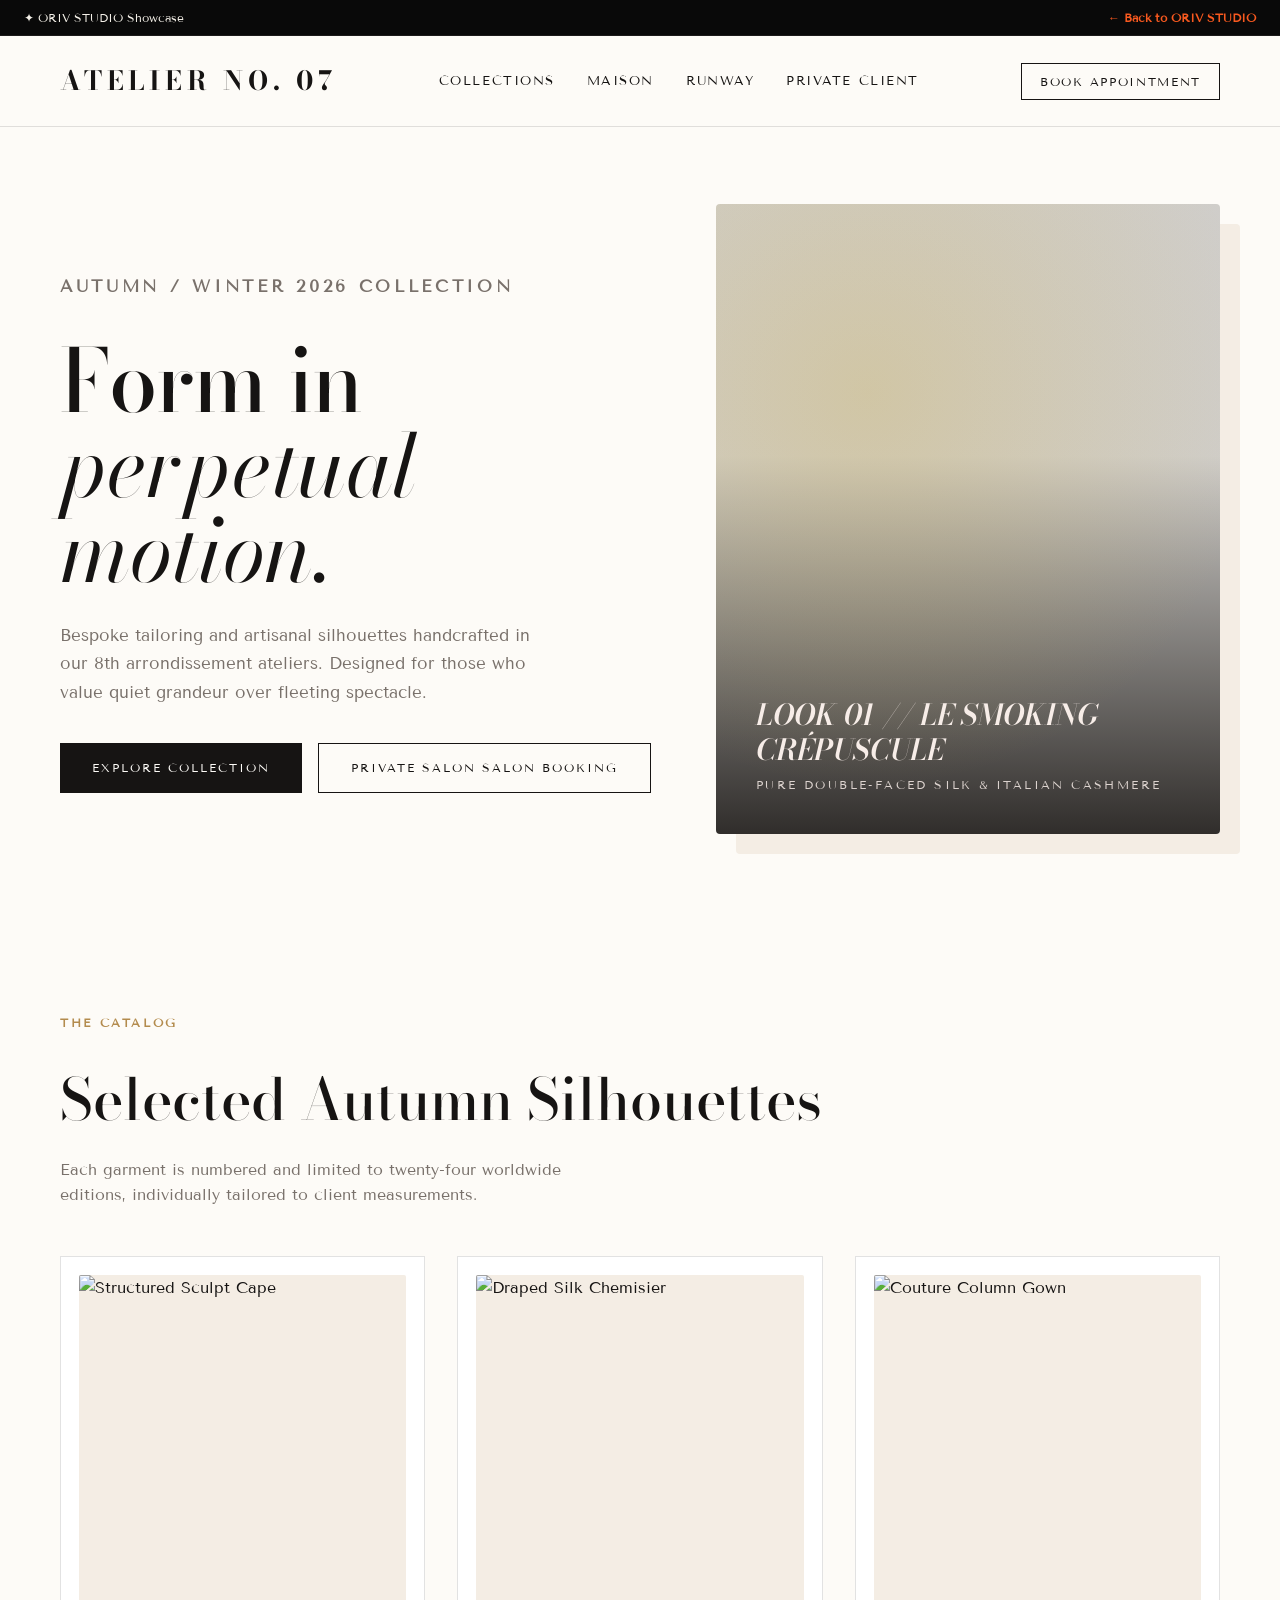
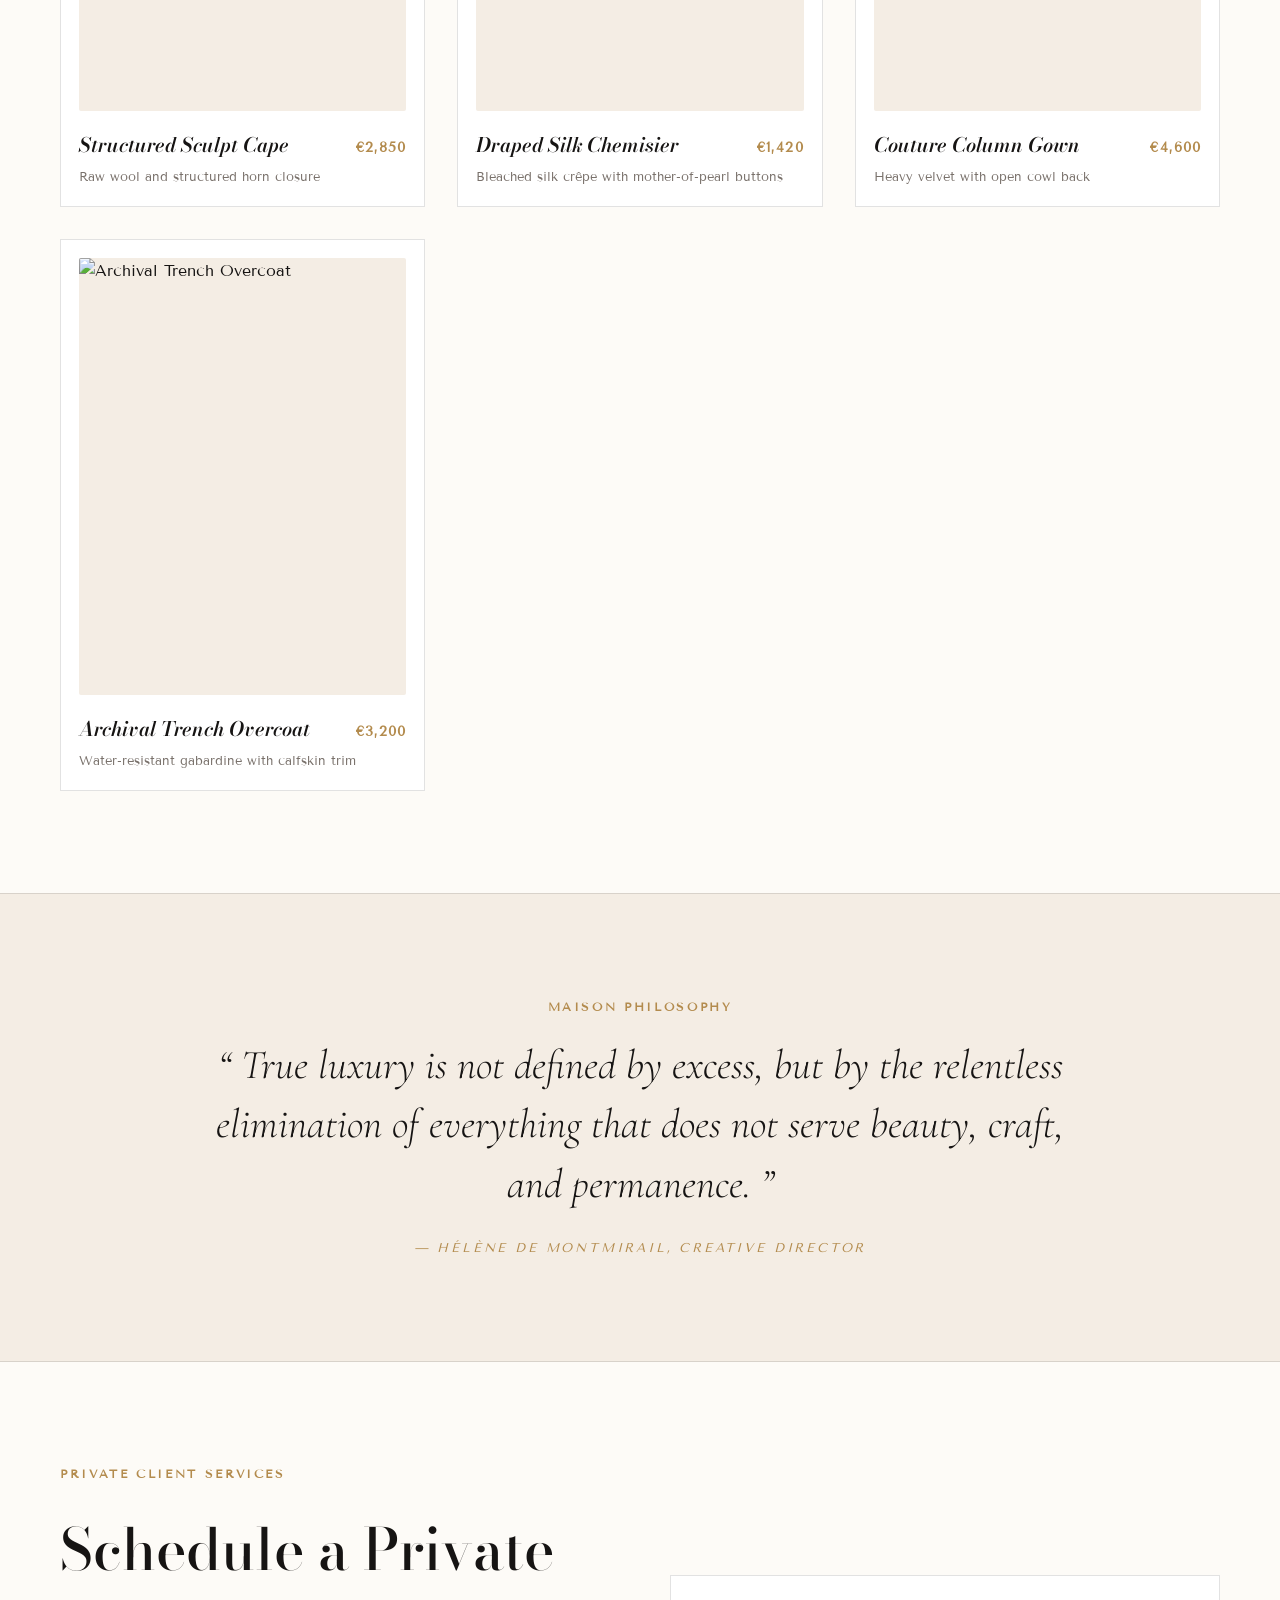
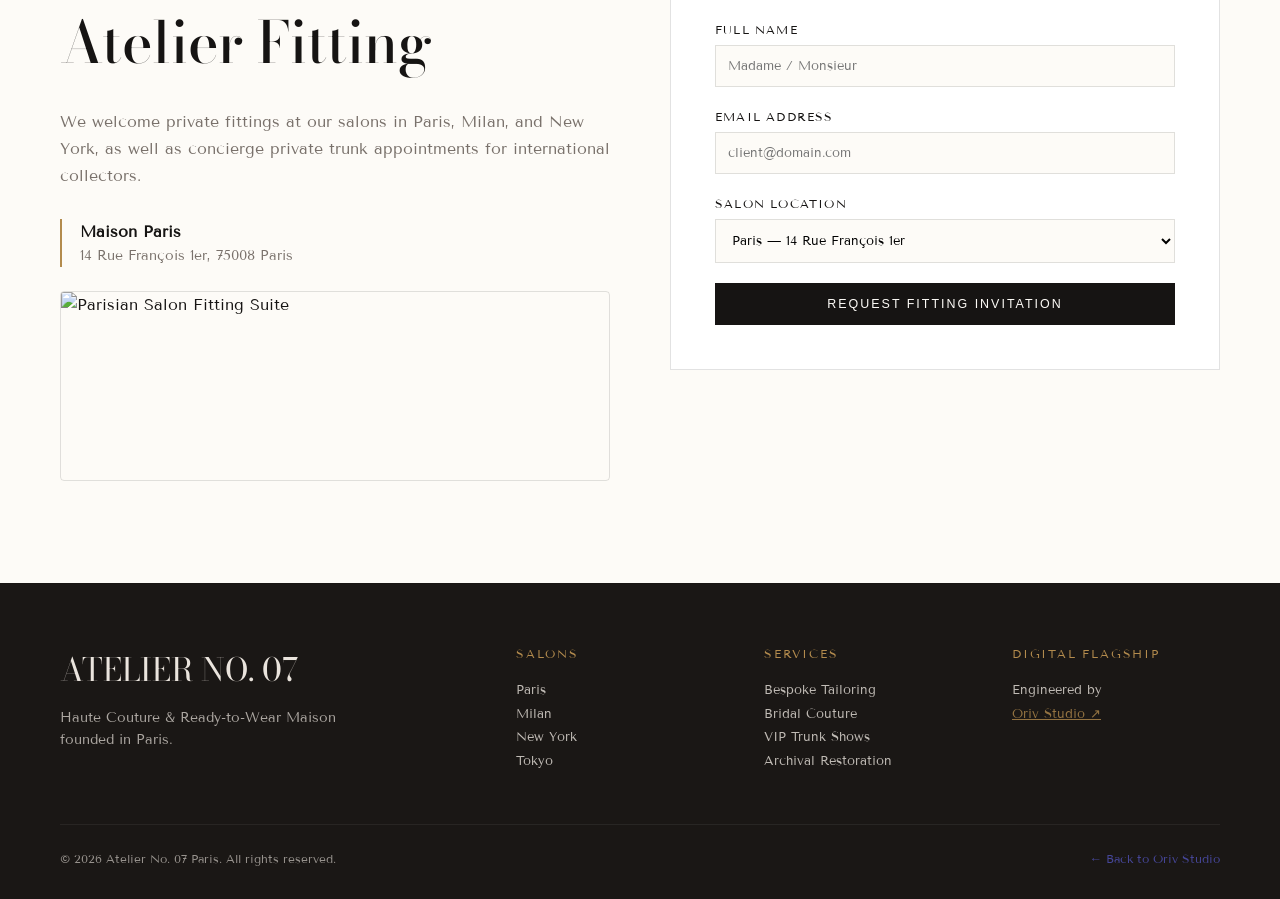
==== atelier.html @ 378b4818 "Finalize ORIV STUDIO website: dark luxury branding, scroll animations, dual USD/INR estimator, respo" ====
<!DOCTYPE html>
<html lang="en">
<head>
  <meta charset="UTF-8">
  <meta name="viewport" content="width=device-width, initial-scale=1.0">
  <title>Atelier No. 07 — Haute Couture &amp; Ready-to-Wear Paris</title>
  <link rel="preconnect" href="https://fonts.googleapis.com">
  <link rel="preconnect" href="https://fonts.gstatic.com" crossorigin>
  <link href="https://fonts.googleapis.com/css2?family=Bodoni+Moda:ital,opsz,wght@0,6..96,400..900;1,6..96,400..900&family=Cormorant+Garamond:ital,wght@0,300;0,400;0,600;1,300;1,400;1,600&family=Tenor+Sans&display=swap" rel="stylesheet">
  <style>
    :root {
      --bg: #fdfbf7;
      --surface: #f4ede4;
      --text: #161413;
      --muted: #79716b;
      --gold: #b38b4d;
      --line: rgba(22, 20, 19, 0.12);
      --font-display: 'Bodoni Moda', 'Didot', 'Bodoni MT', Georgia, serif;
      --font-serif: 'Cormorant Garamond', Georgia, serif;
      --font-sans: 'Tenor Sans', -apple-system, sans-serif;
    }
    * { box-sizing: border-box; margin: 0; padding: 0; }
    html { scroll-behavior: smooth; }
    body { background: var(--bg); color: var(--text); font-family: var(--font-sans); line-height: 1.6; overflow-x: hidden; }
    a { color: inherit; text-decoration: none; }

    /* Studio Back Bar */
    .studio-badge {
      background: #090909;
      color: #F4F0E8;
      font-size: 0.75rem;
      padding: 8px 24px;
      display: flex;
      justify-content: space-between;
      align-items: center;
      position: sticky;
      top: 0;
      z-index: 10000;
      border-bottom: 1px solid rgba(244, 240, 232, 0.08);
    }
    .studio-badge a {
      color: #F8591F;
      font-weight: 600;
      display: inline-flex;
      align-items: center;
      gap: 6px;
    }
    .studio-badge a:hover { text-decoration: underline; }

    /* Header */
    header {
      padding: 24px clamp(20px, 5vw, 60px);
      display: flex;
      justify-content: space-between;
      align-items: center;
      border-bottom: 1px solid var(--line);
      background: rgba(253, 251, 247, 0.95);
      backdrop-filter: blur(12px);
      position: sticky;
      top: 36px;
      z-index: 1000;
    }
    .brand { font-family: var(--font-display); font-size: 1.65rem; font-weight: 700; letter-spacing: 0.18em; text-transform: uppercase; }
    nav { display: flex; gap: 32px; font-size: 0.8rem; letter-spacing: 0.12em; text-transform: uppercase; }
    nav a:hover { color: var(--gold); }
    .header-cta { border: 1px solid var(--text); padding: 8px 18px; font-size: 0.75rem; text-transform: uppercase; letter-spacing: 0.14em; transition: 0.3s; }
    .header-cta:hover { background: var(--text); color: var(--bg); }

    /* Hero */
    .hero {
      min-height: 85vh;
      display: grid;
      grid-template-columns: 1.1fr 0.9fr;
      align-items: center;
      padding: clamp(40px, 6vw, 90px) clamp(20px, 5vw, 60px);
      gap: 40px;
    }
    .eyebrow { font-size: 0.75rem; letter-spacing: 0.22em; text-transform: uppercase; color: var(--gold); margin-bottom: 20px; font-weight: 600; }
    .hero h1 { font-family: var(--font-display); font-size: clamp(3rem, 6.8vw, 5.8rem); line-height: 0.98; letter-spacing: -0.01em; font-weight: 500; }
    .hero h1 em { font-family: var(--font-display); font-style: italic; font-weight: 400; }
    .hero p { color: var(--muted); font-size: 1.05rem; max-width: 480px; margin: 28px 0 36px; line-height: 1.7; }
    .btn-wrap { display: flex; gap: 16px; flex-wrap: wrap; }
    .btn-luxury { display: inline-flex; align-items: center; justify-content: center; padding: 14px 32px; background: var(--text); color: var(--bg); font-size: 0.78rem; text-transform: uppercase; letter-spacing: 0.16em; transition: 0.3s; }
    .btn-luxury:hover { background: var(--gold); color: #fff; }
    .btn-outline { border: 1px solid var(--text); padding: 14px 32px; font-size: 0.78rem; text-transform: uppercase; letter-spacing: 0.16em; transition: 0.3s; }
    .btn-outline:hover { background: var(--text); color: var(--bg); }

    .hero-visual {
      background: linear-gradient(to top, rgba(26,23,21,0.9) 0%, rgba(26,23,21,0.2) 60%), url('https://images.unsplash.com/photo-1509631179647-0177331693ae?auto=format&fit=crop&w=1200&q=80') center/cover no-repeat;
      aspect-ratio: 4/5;
      border-radius: 4px;
      display: flex;
      flex-direction: column;
      justify-content: flex-end;
      padding: 40px;
      color: #f7ede8;
      position: relative;
      overflow: hidden;
      box-shadow: 20px 20px 0 var(--surface);
    }
    .hero-visual::before {
      content: "";
      position: absolute;
      inset: 0;
      background: radial-gradient(circle at 30% 30%, rgba(212, 175, 55, 0.25), transparent 70%);
    }
    .hero-tag { font-family: var(--font-display); font-size: 1.8rem; font-style: italic; font-weight: 600; line-height: 1.2; margin-bottom: 8px; z-index: 2; }
    .hero-subtag { font-size: 0.75rem; letter-spacing: 0.2em; text-transform: uppercase; opacity: 0.85; z-index: 2; }

    /* Collections */
    .section { padding: clamp(60px, 8vw, 110px) clamp(20px, 5vw, 60px); }
    .section-title { font-family: var(--font-display); font-size: clamp(2.2rem, 4.5vw, 3.6rem); font-weight: 500; margin-bottom: 12px; }
    .grid-lookbook { display: grid; grid-template-columns: repeat(auto-fit, minmax(280px, 1fr)); gap: 32px; margin-top: 48px; }
    .look-card { border: 1px solid var(--line); background: #fff; padding: 18px; transition: transform 0.4s; }
    .look-card:hover { transform: translateY(-6px); box-shadow: 0 15px 30px rgba(0,0,0,0.06); }
    .look-art { aspect-ratio: 3/4; background: var(--surface); overflow: hidden; margin-bottom: 18px; border-radius: 2px; }
    .look-art img { width: 100%; height: 100%; object-fit: cover; transition: transform 0.6s ease; }
    .look-card:hover .look-art img { transform: scale(1.05); }
    .look-info { display: flex; justify-content: space-between; align-items: baseline; }
    .look-name { font-family: var(--font-display); font-size: 1.25rem; font-style: italic; font-weight: 600; }
    .look-price { font-family: var(--font-sans); font-size: 0.85rem; color: var(--gold); font-weight: 600; letter-spacing: 0.08em; }
    .look-desc { font-size: 0.82rem; color: var(--muted); margin-top: 6px; }

    /* Philosophy */
    .philosophy { background: var(--surface); border-top: 1px solid var(--line); border-bottom: 1px solid var(--line); text-align: center; }
    .philosophy-inner { max-width: 860px; margin: 0 auto; }
    .philosophy q { font-family: var(--font-serif); font-size: clamp(1.6rem, 3.2vw, 2.7rem); font-style: italic; font-weight: 300; line-height: 1.45; color: var(--text); }
    .philosophy cite { display: block; margin-top: 24px; font-size: 0.8rem; letter-spacing: 0.22em; text-transform: uppercase; color: var(--gold); }

    /* Booking Form */
    .booking-grid { display: grid; grid-template-columns: 1fr 1fr; gap: 60px; align-items: center; }
    .form-box { background: #fff; padding: clamp(24px, 4vw, 44px); border: 1px solid var(--line); }
    .form-group { margin-bottom: 20px; }
    .form-group label { display: block; font-size: 0.75rem; letter-spacing: 0.1em; text-transform: uppercase; margin-bottom: 6px; }
    .form-group input, .form-group select { width: 100%; border: 1px solid var(--line); padding: 12px; background: var(--bg); font-family: inherit; }

    /* Footer */
    footer { padding: 60px clamp(20px, 5vw, 60px) 30px; border-top: 1px solid var(--line); background: #1a1715; color: #eae4dd; }
    .footer-top { display: grid; grid-template-columns: 2fr 1fr 1fr 1fr; gap: 40px; margin-bottom: 50px; }
    .footer-brand { font-family: var(--font-display); font-size: 2rem; margin-bottom: 12px; }
    .footer-col-title { font-size: 0.75rem; letter-spacing: 0.15em; text-transform: uppercase; color: var(--gold); margin-bottom: 16px; }
    .footer-bottom { border-top: 1px solid rgba(255,255,255,0.1); padding-top: 24px; display: flex; justify-content: space-between; font-size: 0.78rem; opacity: 0.6; }

    @media (max-width: 860px) {
      .hero { grid-template-columns: 1fr; }
      .booking-grid { grid-template-columns: 1fr; }
      .footer-top { grid-template-columns: 1fr 1fr; }
      nav { display: none; }
    }
  </style>
</head>
<body>

  <!-- Top Studio Link -->
  <div class="studio-badge">
    <span>✦ ORIV STUDIO Showcase</span>
    <a href="index.html#work">← Back to ORIV STUDIO</a>
  </div>

  <header>
    <a href="#" class="brand">Atelier No. 07</a>
    <nav>
      <a href="#collection">Collections</a>
      <a href="#philosophy">Maison</a>
      <a href="#runway">Runway</a>
      <a href="#appointment">Private Client</a>
    </nav>
    <a href="#appointment" class="header-cta">Book Appointment</a>
  </header>

  <main>
    <!-- Hero Section -->
    <section class="hero">
      <div>
        <p class="eyebrow">Autumn / Winter 2026 Collection</p>
        <h1>Form in<br><em>perpetual motion.</em></h1>
        <p>
          Bespoke tailoring and artisanal silhouettes handcrafted in our 8th arrondissement ateliers. Designed for those who value quiet grandeur over fleeting spectacle.
        </p>
        <div class="btn-wrap">
          <a href="#collection" class="btn-luxury">Explore Collection</a>
          <a href="#appointment" class="btn-outline">Private Salon Salon Booking</a>
        </div>
      </div>
      <div class="hero-visual">
        <div class="hero-tag">LOOK 01 // LE SMOKING CRÉPUSCULE</div>
        <div class="hero-subtag">Pure Double-Faced Silk &amp; Italian Cashmere</div>
      </div>
    </section>

    <!-- Collection Gallery -->
    <section class="section" id="collection">
      <div id="runway" style="position: relative; top: -80px;"></div>
      <p class="eyebrow">The Catalog</p>
      <h2 class="section-title">Selected Autumn Silhouettes</h2>
      <p style="color: var(--muted); max-width: 520px;">
        Each garment is numbered and limited to twenty-four worldwide editions, individually tailored to client measurements.
      </p>

      <div class="grid-lookbook">
        
        <article class="look-card">
          <div class="look-art">
            <img src="https://images.unsplash.com/photo-1515886657613-9f3515b0c78f?auto=format&fit=crop&w=800&q=80" alt="Structured Sculpt Cape" loading="lazy">
          </div>
          <div class="look-info">
            <h3 class="look-name">Structured Sculpt Cape</h3>
            <span class="look-price">€2,850</span>
          </div>
          <p class="look-desc">Raw wool and structured horn closure</p>
        </article>

        <article class="look-card">
          <div class="look-art">
            <img src="https://images.unsplash.com/photo-1539109136881-3be0616acf4b?auto=format&fit=crop&w=800&q=80" alt="Draped Silk Chemisier" loading="lazy">
          </div>
          <div class="look-info">
            <h3 class="look-name">Draped Silk Chemisier</h3>
            <span class="look-price">€1,420</span>
          </div>
          <p class="look-desc">Bleached silk crêpe with mother-of-pearl buttons</p>
        </article>

        <article class="look-card">
          <div class="look-art">
            <img src="https://images.unsplash.com/photo-1566174053879-31528523f8ae?auto=format&fit=crop&w=800&q=80" alt="Couture Column Gown" loading="lazy">
          </div>
          <div class="look-info">
            <h3 class="look-name">Couture Column Gown</h3>
            <span class="look-price">€4,600</span>
          </div>
          <p class="look-desc">Heavy velvet with open cowl back</p>
        </article>

        <article class="look-card">
          <div class="look-art">
            <img src="https://images.unsplash.com/photo-1490481651871-ab68de25d43d?auto=format&fit=crop&w=800&q=80" alt="Archival Trench Overcoat" loading="lazy">
          </div>
          <div class="look-info">
            <h3 class="look-name">Archival Trench Overcoat</h3>
            <span class="look-price">€3,200</span>
          </div>
          <p class="look-desc">Water-resistant gabardine with calfskin trim</p>
        </article>

      </div>
    </section>

    <!-- Maison Philosophy -->
    <section class="section philosophy" id="philosophy">
      <div class="philosophy-inner">
        <p class="eyebrow">Maison Philosophy</p>
        <q>
          True luxury is not defined by excess, but by the relentless elimination of everything that does not serve beauty, craft, and permanence.
        </q>
        <cite>— Hélène de Montmirail, Creative Director</cite>
      </div>
    </section>

    <!-- Private Appointment -->
    <section class="section" id="appointment">
      <div class="booking-grid">
        <div>
          <p class="eyebrow">Private Client Services</p>
          <h2 class="section-title">Schedule a Private Atelier Fitting</h2>
          <p style="color: var(--muted); margin: 20px 0 30px; line-height: 1.7;">
            We welcome private fittings at our salons in Paris, Milan, and New York, as well as concierge private trunk appointments for international collectors.
          </p>
          <div style="border-left: 2px solid var(--gold); padding-left: 18px; margin-bottom: 24px;">
            <strong>Maison Paris</strong>
            <p style="font-size: 0.85rem; color: var(--muted);">14 Rue François 1er, 75008 Paris</p>
          </div>
          <div style="border-radius: 4px; overflow: hidden; height: 190px; border: 1px solid var(--line);">
            <img src="https://images.unsplash.com/photo-1441986300917-64674bd600d8?auto=format&fit=crop&w=1000&q=80" alt="Parisian Salon Fitting Suite" style="width: 100%; height: 100%; object-fit: cover;">
          </div>
        </div>

        <div class="form-box">
          <form onsubmit="event.preventDefault(); alert('Fitting request sent to Atelier No. 07 concierge.');">
            <div class="form-group">
              <label>Full Name</label>
              <input type="text" placeholder="Madame / Monsieur" required>
            </div>
            <div class="form-group">
              <label>Email Address</label>
              <input type="email" placeholder="client@domain.com" required>
            </div>
            <div class="form-group">
              <label>Salon Location</label>
              <select>
                <option>Paris — 14 Rue François 1er</option>
                <option>Milan — Via Monte Napoleone</option>
                <option>New York — Madison Avenue</option>
                <option>Private Residence Consultation</option>
              </select>
            </div>
            <button type="submit" class="btn-luxury" style="width: 100%; border: none; cursor: pointer;">
              Request Fitting Invitation
            </button>
          </form>
        </div>
      </div>
    </section>
  </main>

  <footer>
    <div class="footer-top">
      <div>
        <div class="footer-brand">ATELIER NO. 07</div>
        <p style="font-size: 0.85rem; opacity: 0.7; max-width: 280px;">
          Haute Couture &amp; Ready-to-Wear Maison founded in Paris.
        </p>
      </div>
      <div>
        <div class="footer-col-title">Salons</div>
        <p style="font-size: 0.82rem; line-height: 1.8; opacity: 0.8;">
          Paris<br>Milan<br>New York<br>Tokyo
        </p>
      </div>
      <div>
        <div class="footer-col-title">Services</div>
        <p style="font-size: 0.82rem; line-height: 1.8; opacity: 0.8;">
          Bespoke Tailoring<br>Bridal Couture<br>VIP Trunk Shows<br>Archival Restoration
        </p>
      </div>
      <div>
        <div class="footer-col-title">Digital Flagship</div>
        <p style="font-size: 0.82rem; line-height: 1.8; opacity: 0.8;">
          Engineered by<br>
          <a href="index.html" style="color: var(--gold); text-decoration: underline;">Oriv Studio ↗</a>
        </p>
      </div>
    </div>
    <div class="footer-bottom">
      <div>© 2026 Atelier No. 07 Paris. All rights reserved.</div>
      <a href="index.html#work" style="color: #6366f1;">← Back to Oriv Studio</a>
    </div>
  </footer>

</body>
</html>
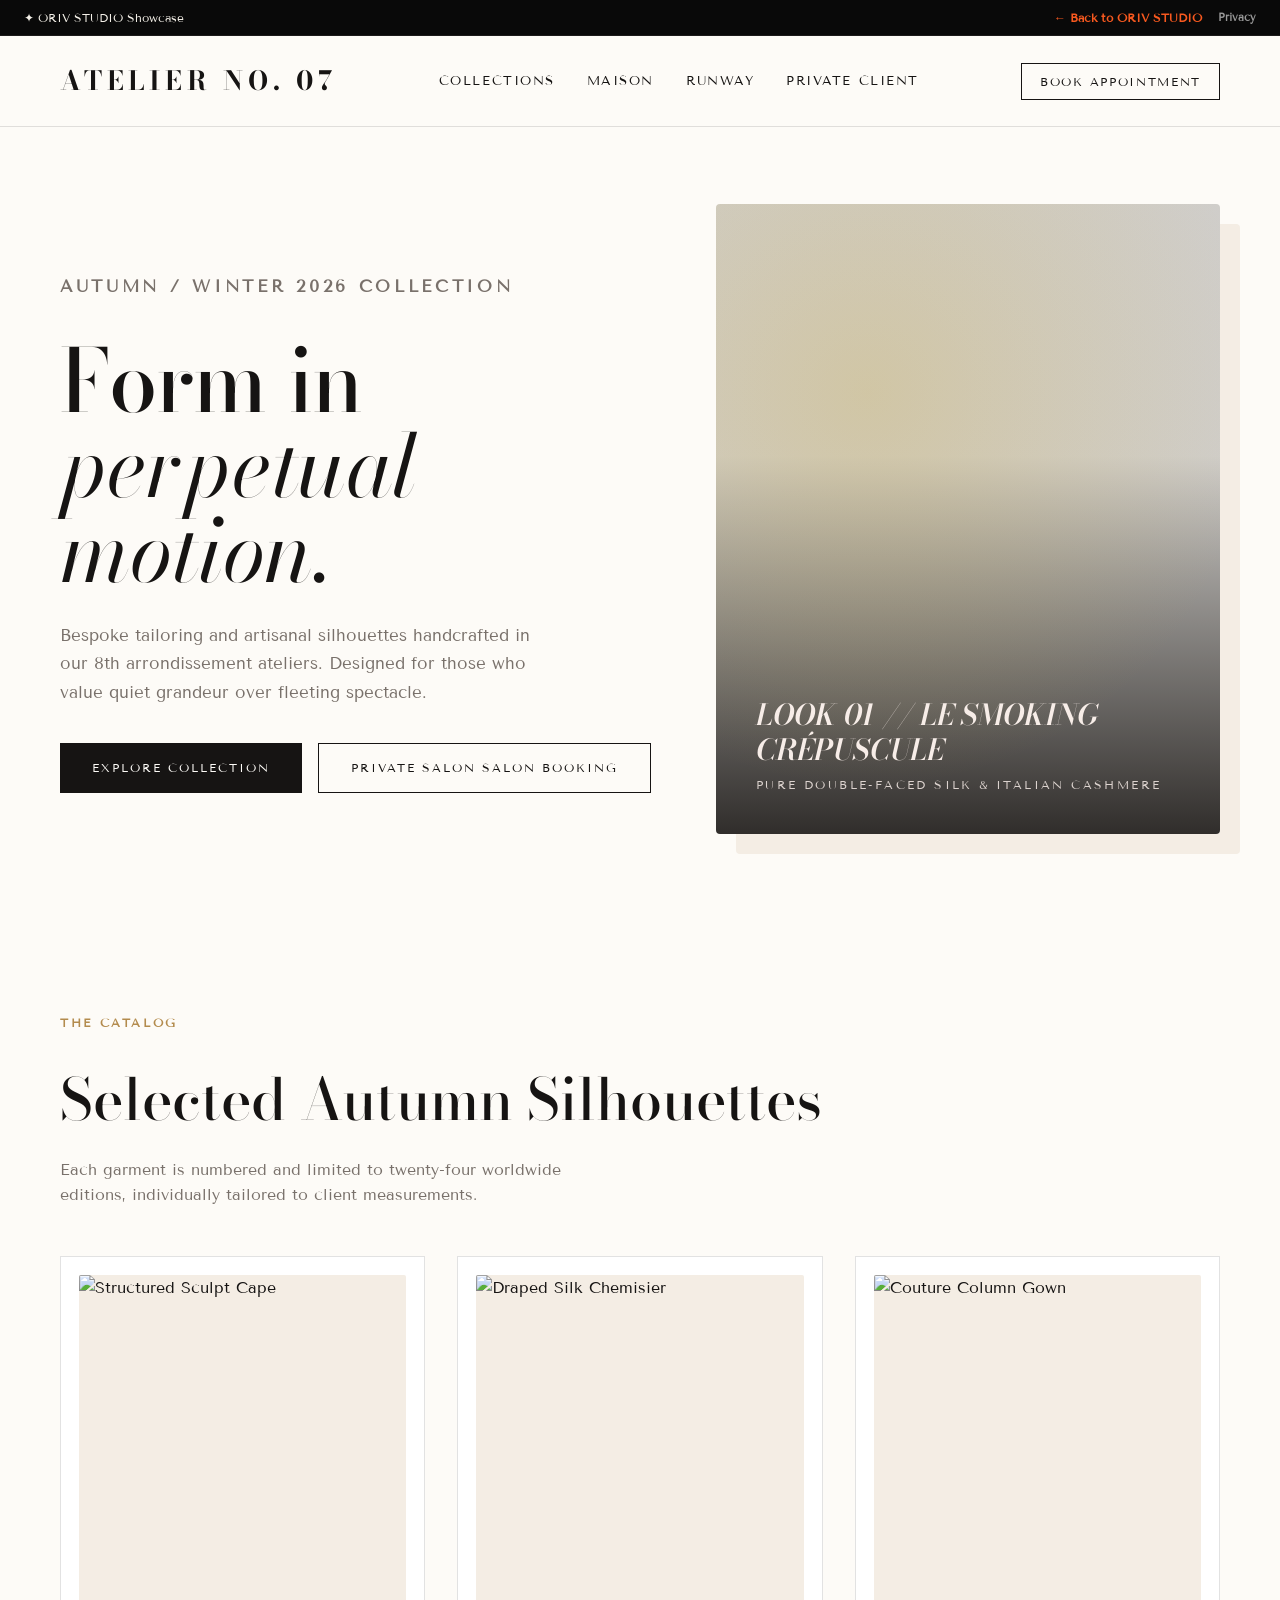
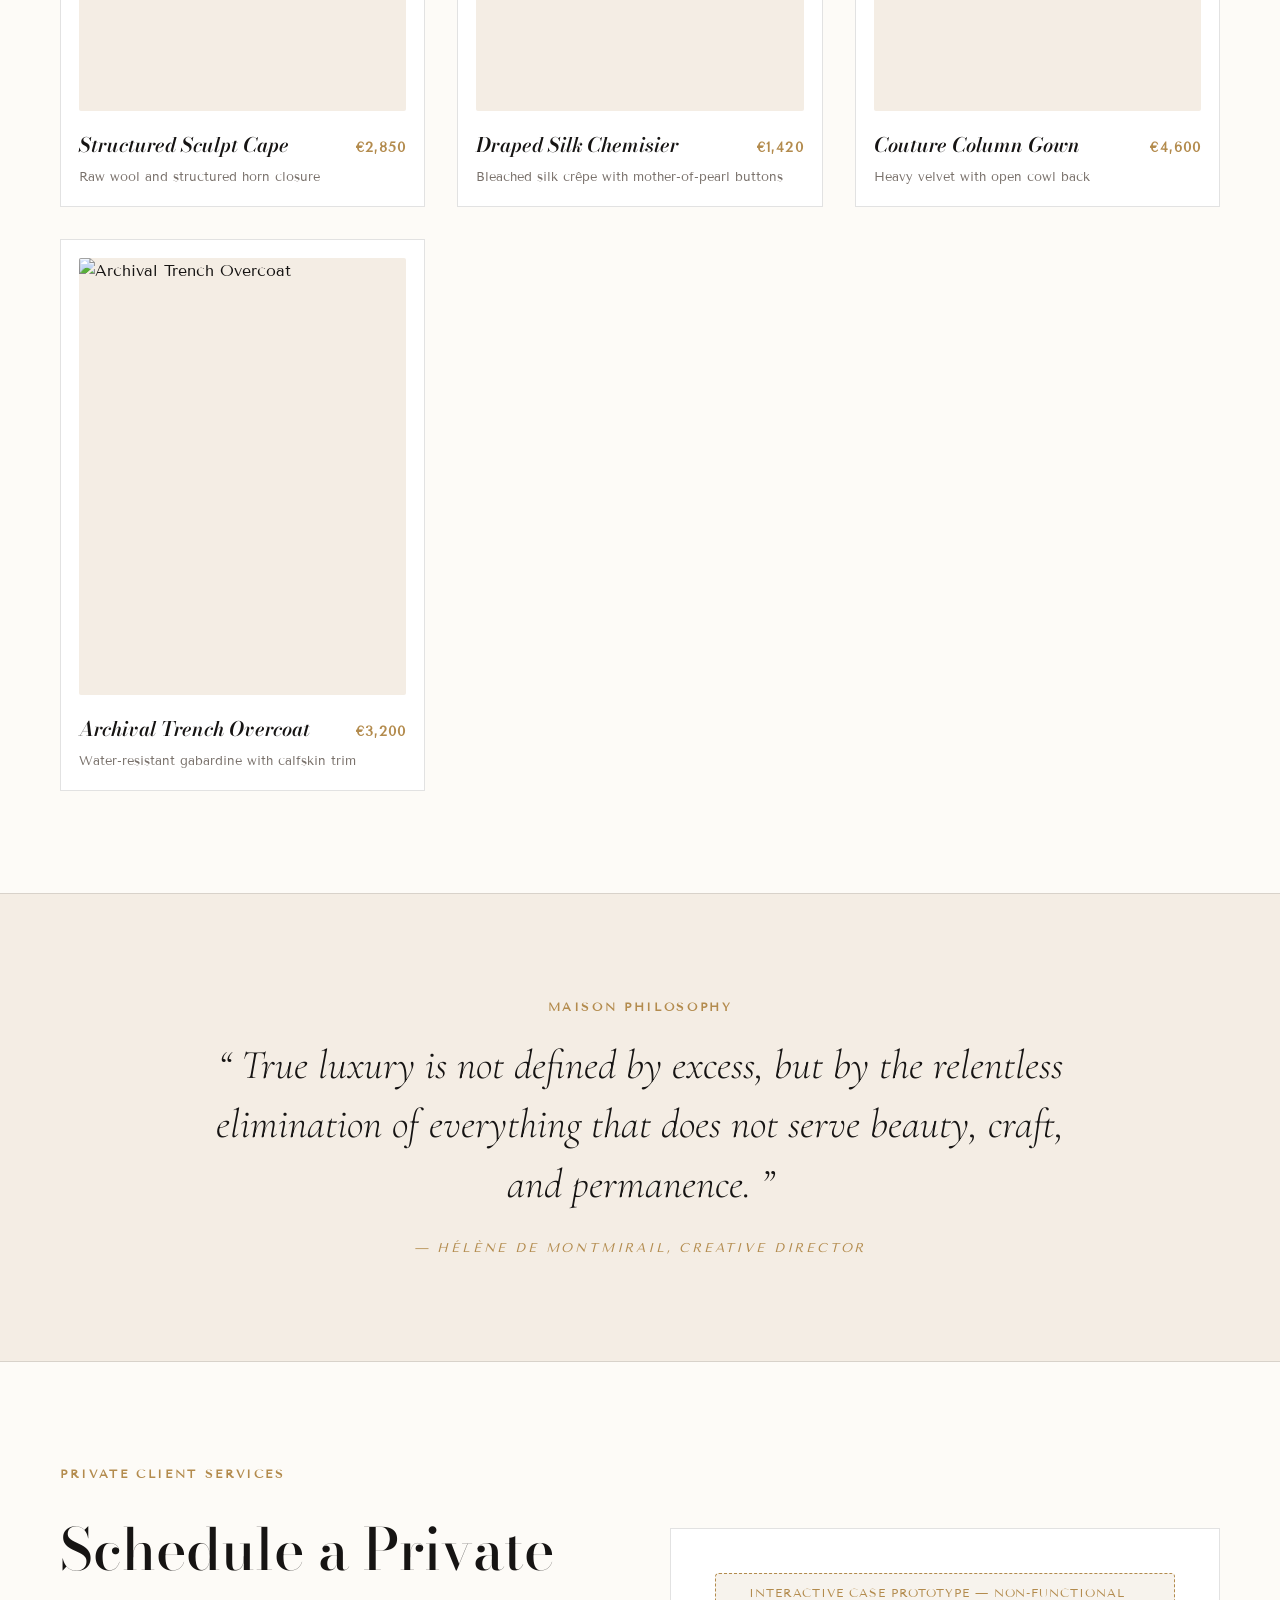
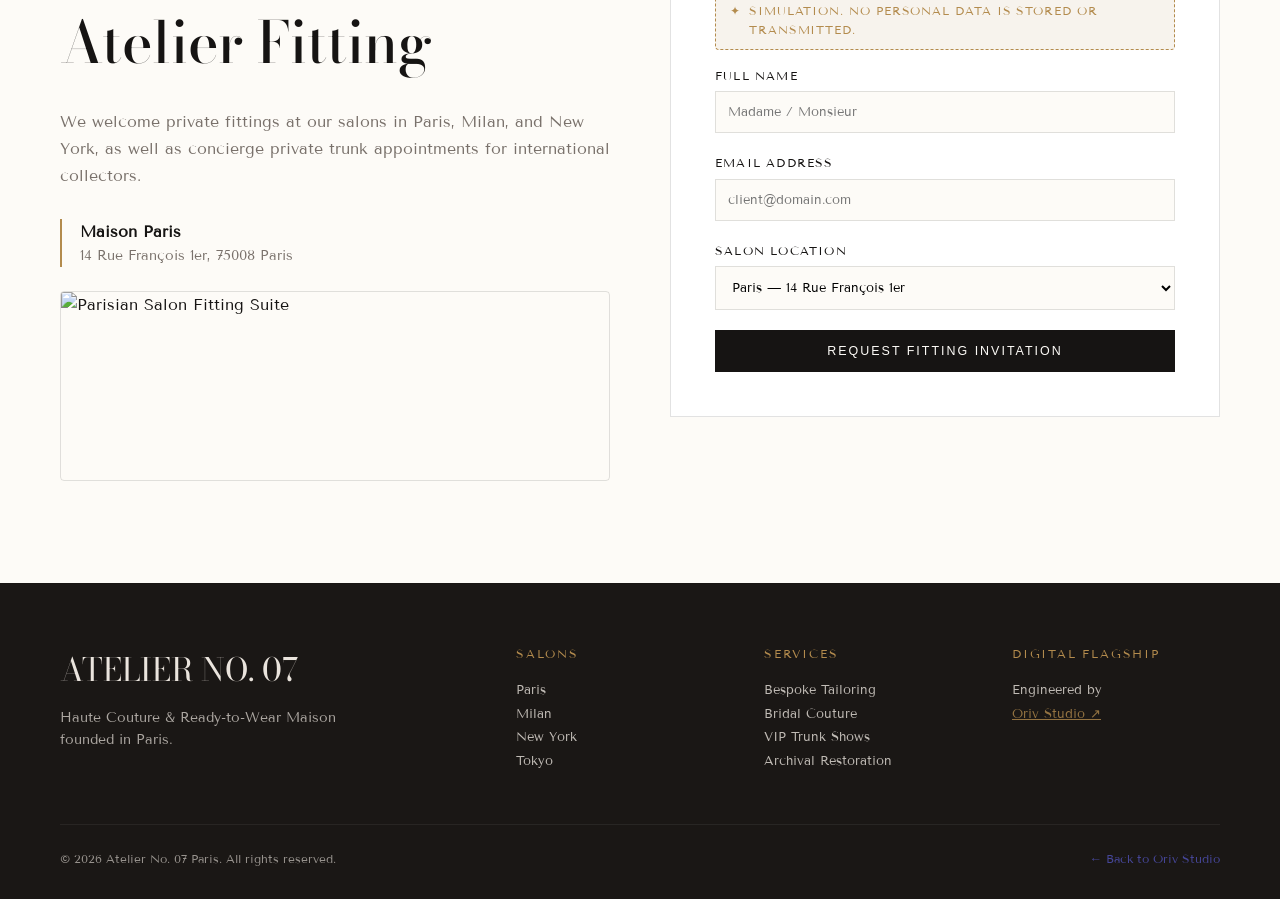
==== commit cfd5571c: "Implement Privacy Policy and DPDP Act alignment with accessible consent" ====
--- a/atelier.html
+++ b/atelier.html
@@ -154,7 +154,7 @@
   <!-- Top Studio Link -->
   <div class="studio-badge">
     <span>✦ ORIV STUDIO Showcase</span>
-    <a href="index.html#work">← Back to ORIV STUDIO</a>
+    <div style="display:flex; gap:16px; align-items:center;"><a href="studio.html#work">← Back to ORIV STUDIO</a> <a href="privacy.html" style="color: #999; font-size:0.7rem;">Privacy</a></div>
   </div>
 
   <header>
@@ -276,7 +276,11 @@
         </div>
 
         <div class="form-box">
-          <form onsubmit="event.preventDefault(); alert('Fitting request sent to Atelier No. 07 concierge.');">
+          <div class="demo-prototype-banner" style="background: rgba(179, 139, 77, 0.1); border: 1px dashed var(--gold); padding: 10px 14px; border-radius: 4px; font-size: 0.72rem; letter-spacing: 0.08em; text-transform: uppercase; color: var(--gold); margin-bottom: 16px; display: flex; align-items: center; gap: 8px;">
+            <span>✦</span>
+            <span>Interactive Case Prototype — Non-functional simulation. No personal data is stored or transmitted.</span>
+          </div>
+          <form onsubmit="event.preventDefault(); alert('[Interactive Demo Prototype] This is a UI simulation. No real personal data was collected or transmitted.');">
             <div class="form-group">
               <label>Full Name</label>
               <input type="text" placeholder="Madame / Monsieur" required>
@@ -327,13 +331,13 @@
         <div class="footer-col-title">Digital Flagship</div>
         <p style="font-size: 0.82rem; line-height: 1.8; opacity: 0.8;">
           Engineered by<br>
-          <a href="index.html" style="color: var(--gold); text-decoration: underline;">Oriv Studio ↗</a>
+          <a href="studio.html" style="color: var(--gold); text-decoration: underline;">Oriv Studio ↗</a>
         </p>
       </div>
     </div>
     <div class="footer-bottom">
       <div>© 2026 Atelier No. 07 Paris. All rights reserved.</div>
-      <a href="index.html#work" style="color: #6366f1;">← Back to Oriv Studio</a>
+      <a href="studio.html#work" style="color: #6366f1;">← Back to Oriv Studio</a>
     </div>
   </footer>
 
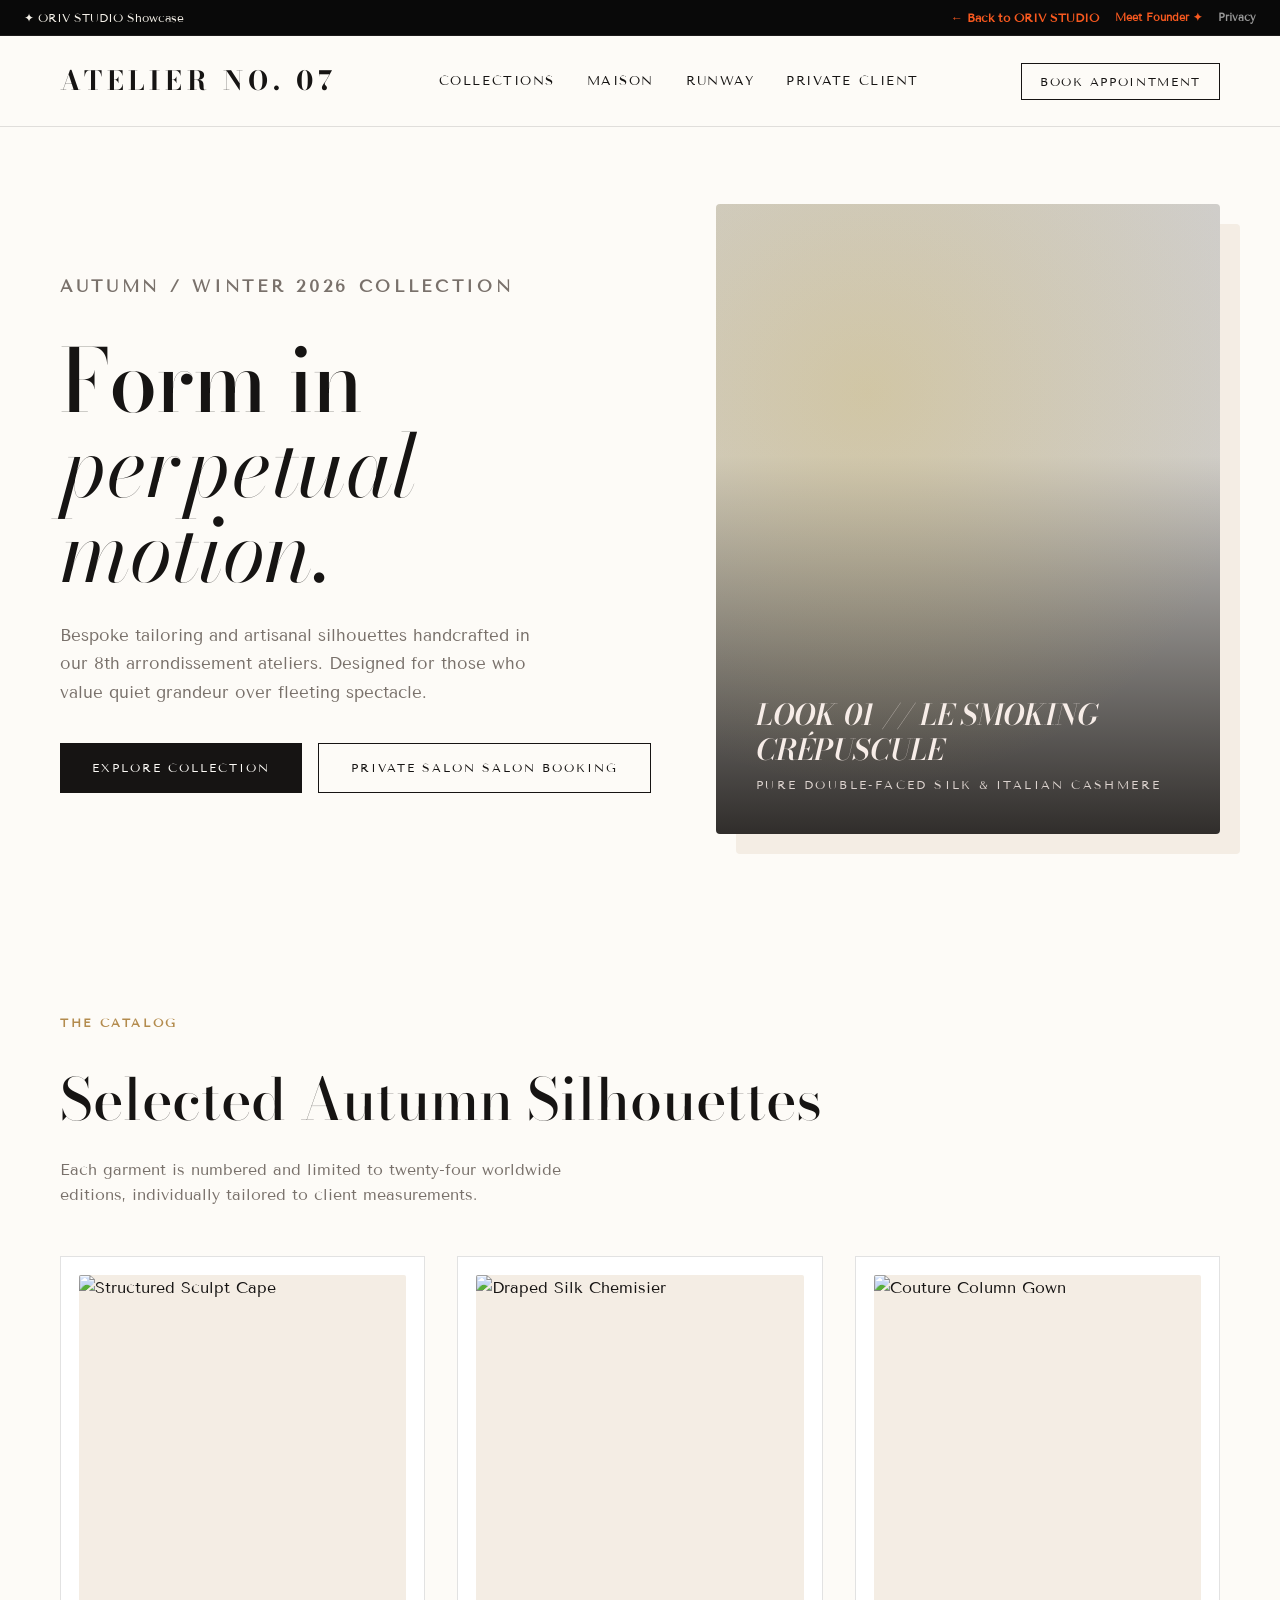
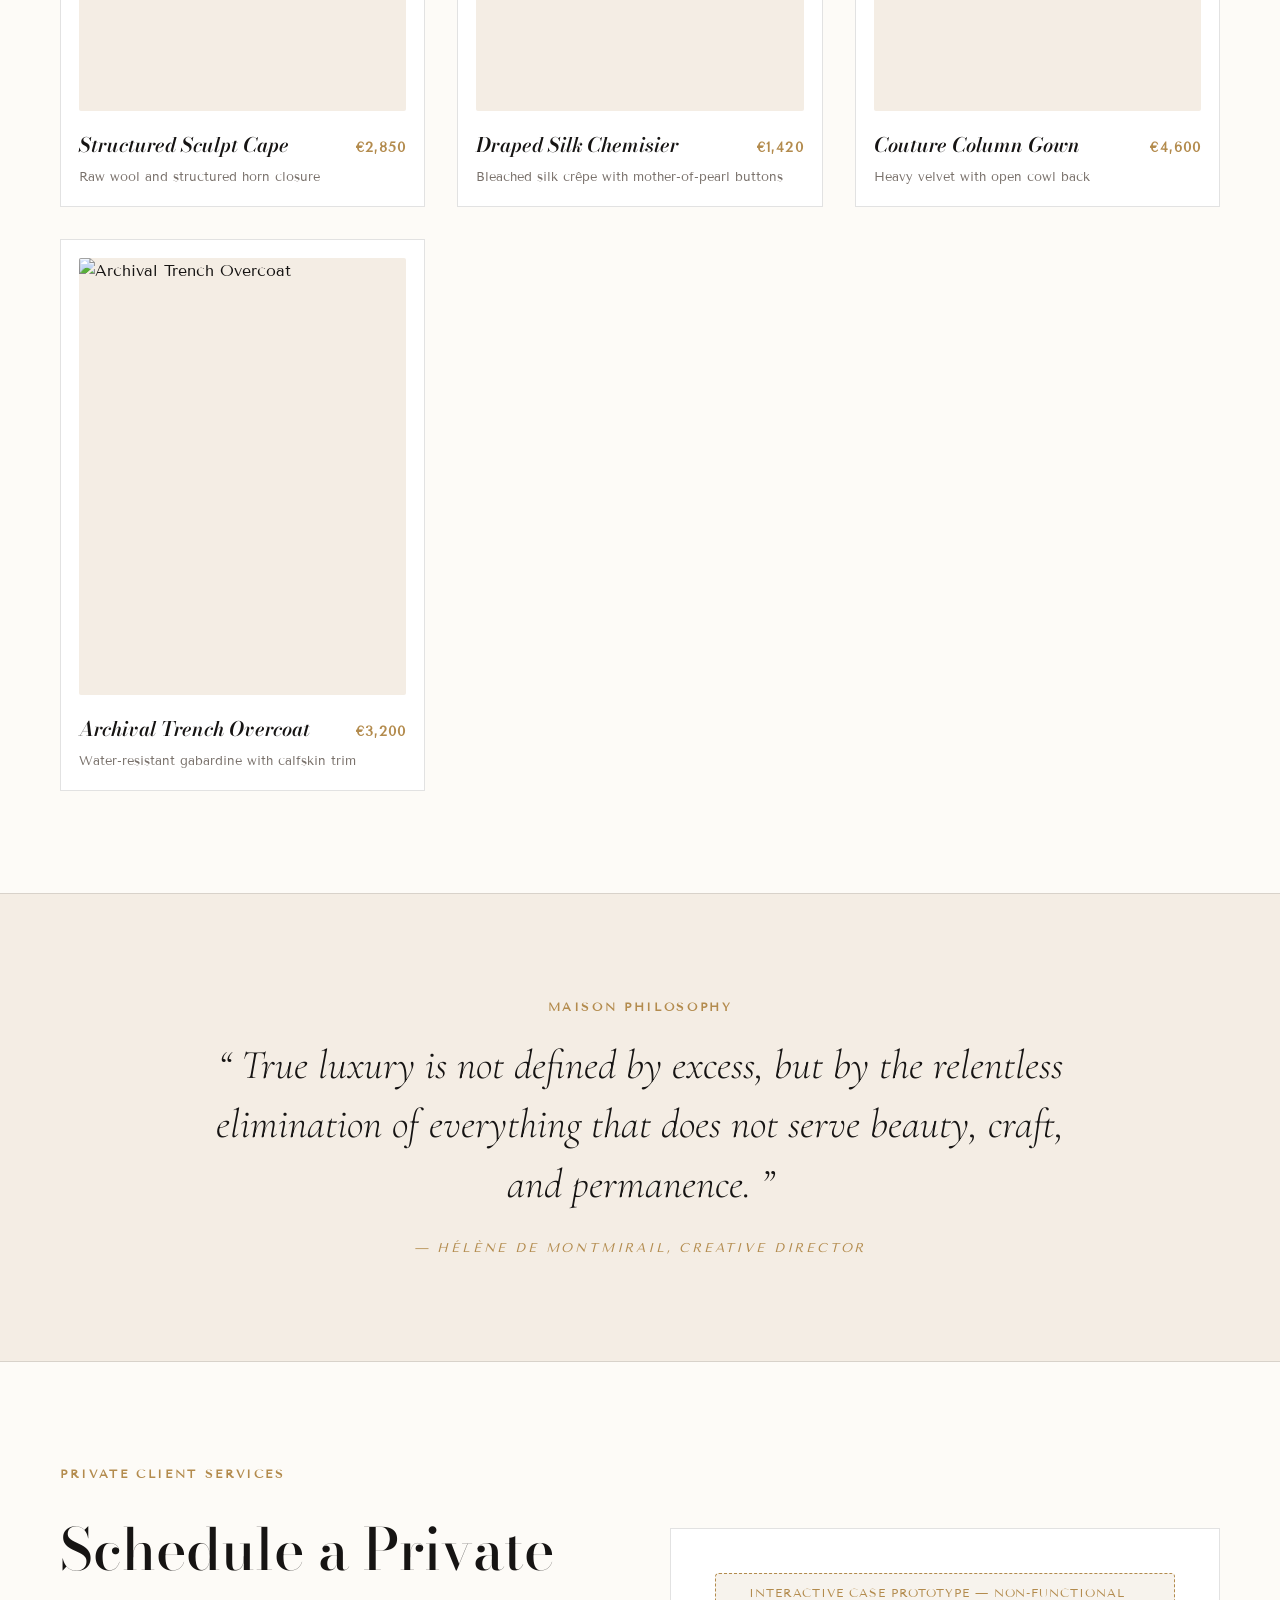
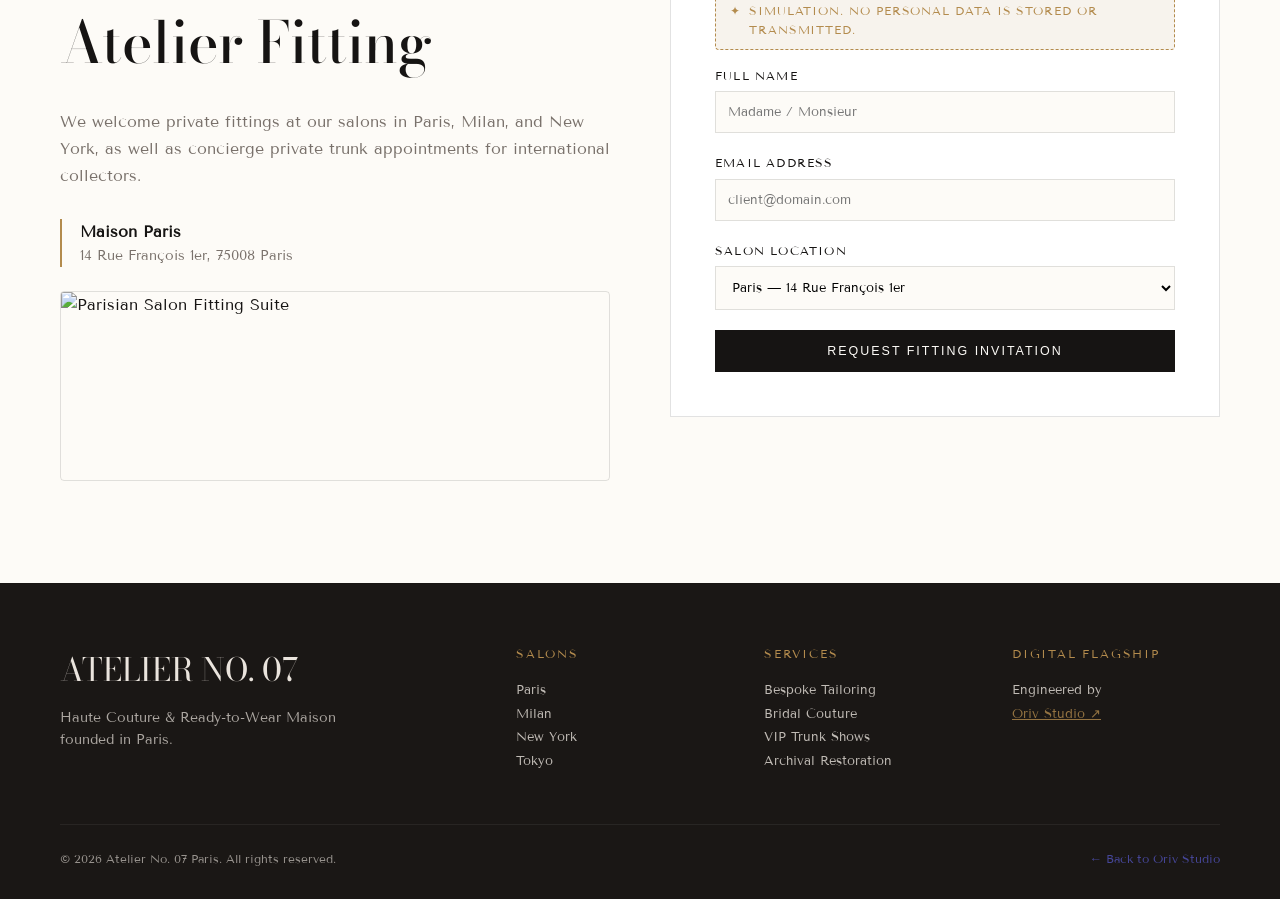
==== commit 637cb456: "Make Founder page prominently visible in navigation, hero bento, and fix bfcache opacity bug" ====
--- a/atelier.html
+++ b/atelier.html
@@ -154,7 +154,7 @@
   <!-- Top Studio Link -->
   <div class="studio-badge">
     <span>✦ ORIV STUDIO Showcase</span>
-    <div style="display:flex; gap:16px; align-items:center;"><a href="studio.html#work">← Back to ORIV STUDIO</a> <a href="privacy.html" style="color: #999; font-size:0.7rem;">Privacy</a></div>
+    <div style="display:flex; gap:16px; align-items:center;"><a href="studio.html#work">← Back to ORIV STUDIO</a> <a href="founder.html" style="color: #F8591F; font-size:0.7rem; font-weight:600;">Meet Founder ✦</a> <a href="privacy.html" style="color: #999; font-size:0.7rem;">Privacy</a></div>
   </div>
 
   <header>
